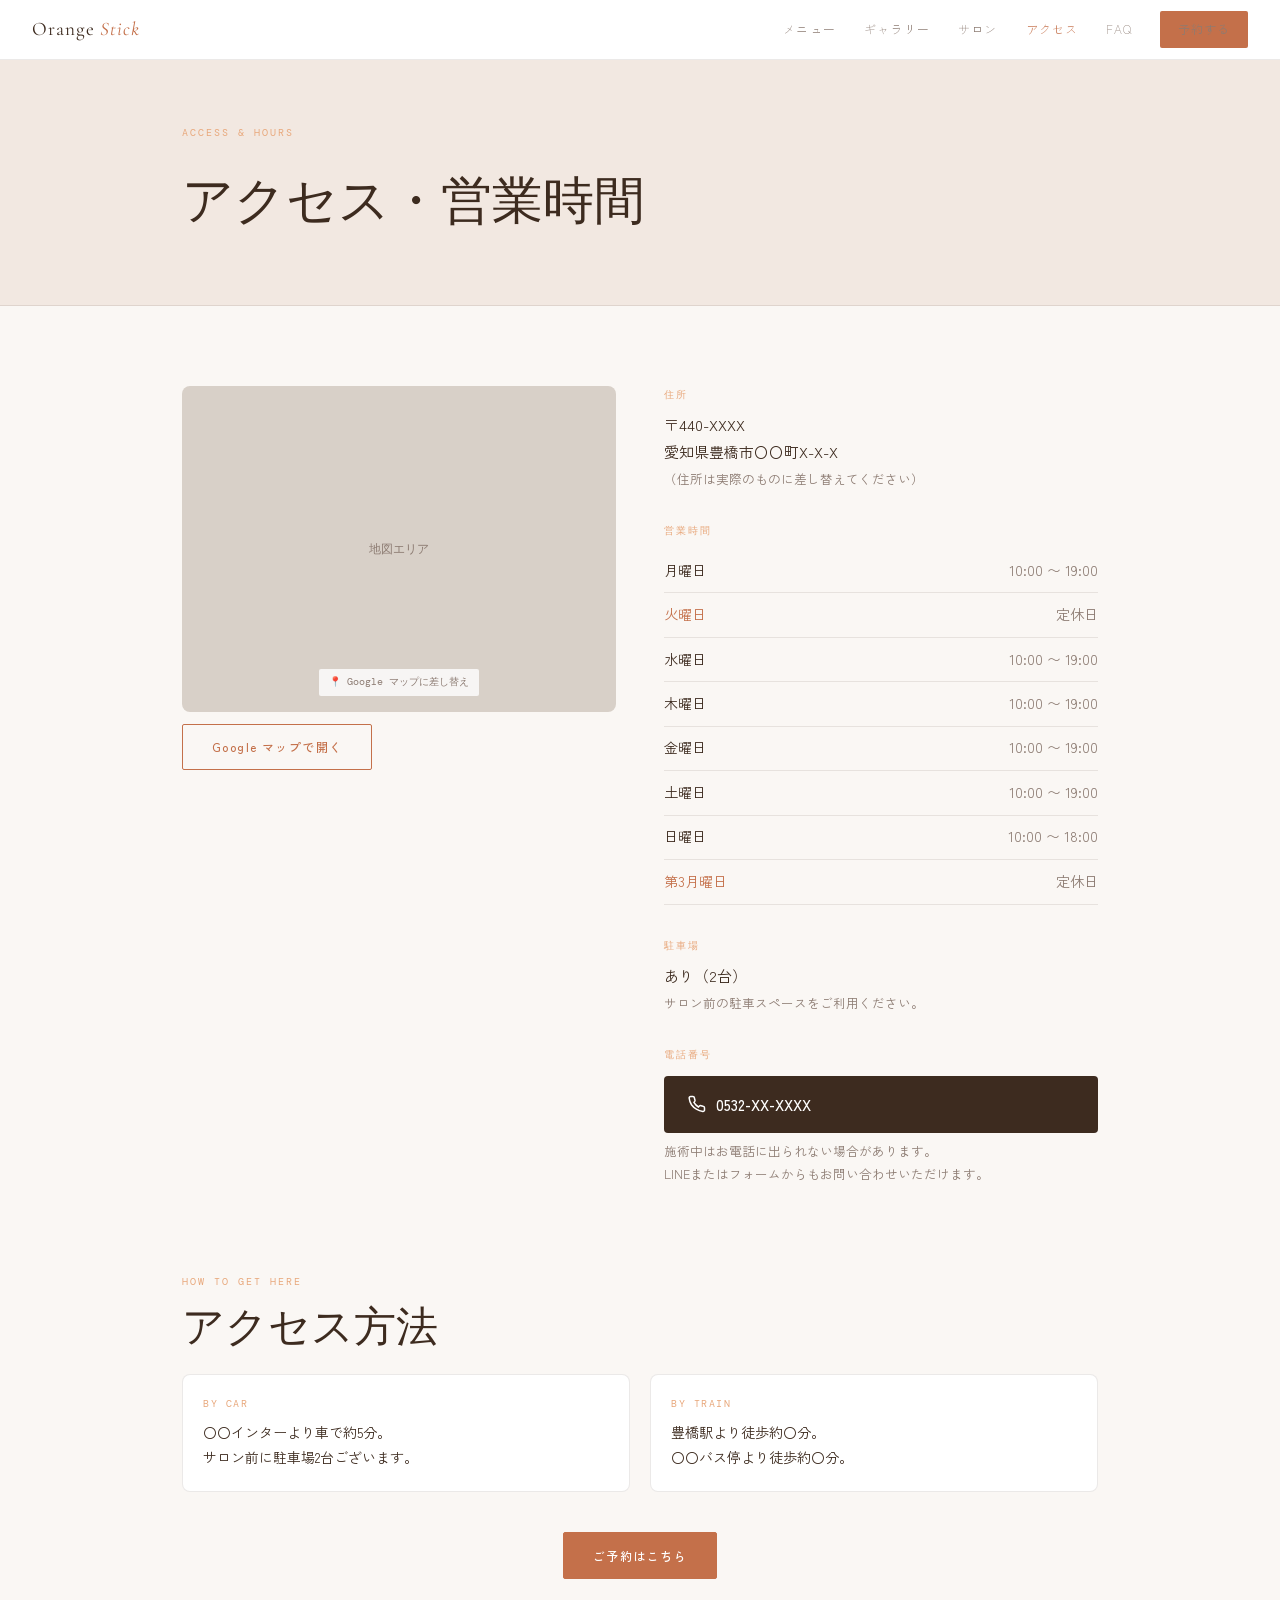
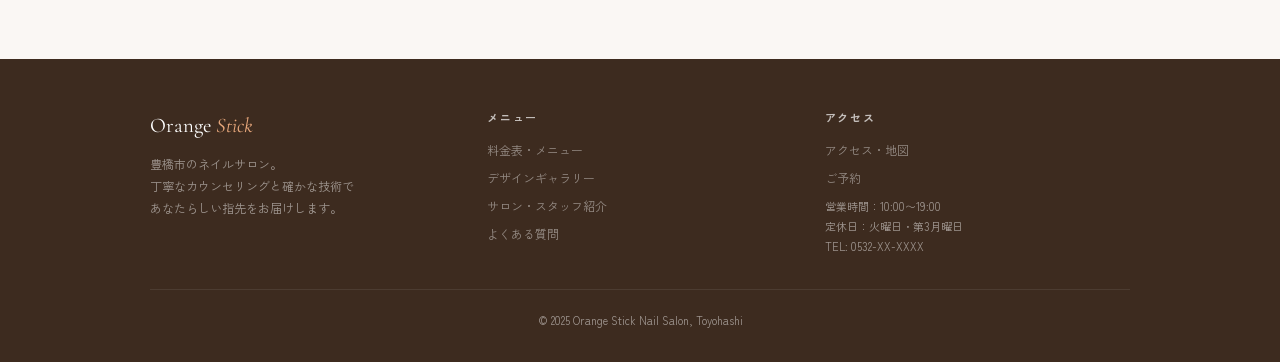
==== access.html @ 8ab4b790 "Add files via upload" ====
<!DOCTYPE html>
<html lang="ja">
<head>
<meta charset="UTF-8">
<meta name="viewport" content="width=device-width, initial-scale=1.0">
<title>アクセス — Orange Stick</title>
<link rel="preconnect" href="https://fonts.googleapis.com">
<link rel="preconnect" href="https://fonts.gstatic.com" crossorigin>
<link href="https://fonts.googleapis.com/css2?family=Cormorant+Garamond:ital,wght@0,300;0,400;0,600;1,300;1,400&family=Zen+Kaku+Gothic+New:wght@300;400;500&family=DM+Mono:wght@400;500&display=swap" rel="stylesheet">
<link rel="stylesheet" href="style.css">
<style>
.page-hero { background: var(--blush); padding: 4rem 0 3rem; border-bottom: 1px solid var(--rule); }
.page-hero h1 { font-family: var(--serif); font-weight: 300; font-size: clamp(2rem, 5vw, 3.2rem); margin-bottom: .5rem; }

.access-grid { display: grid; grid-template-columns: 1fr 1fr; gap: 3rem; }
.map-ph {
  aspect-ratio: 4/3; background: #D8D0C8;
  border-radius: 8px;
  display: flex; align-items: center; justify-content: center;
  font-family: var(--mono); font-size: 12px; color: var(--stone);
  position: relative; overflow: hidden;
}
.map-ph::after {
  content: '📍 Google マップに差し替え';
  position: absolute; bottom: 1rem; left: 50%; transform: translateX(-50%);
  font-size: 10px; background: rgba(255,255,255,.8);
  padding: 4px 10px; border-radius: 2px; white-space: nowrap;
}

.info-block { margin-bottom: 2rem; }
.info-label { font-family: var(--mono); font-size: 10px; letter-spacing: .2em; text-transform: uppercase; color: var(--peach); margin-bottom: .4rem; }
.info-value { font-size: 15px; line-height: 1.8; }
.info-sub { font-size: 12.5px; color: var(--stone); margin-top: 2px; }

.hours-table { width: 100%; border-collapse: collapse; margin-top: .5rem; }
.hours-table tr { border-bottom: 1px solid var(--rule); }
.hours-table td { padding: .55rem 0; font-size: 14px; }
.hours-table td:last-child { text-align: right; color: var(--stone); }
.hours-table .closed { color: var(--terra); }

.tel-btn {
  display: flex; align-items: center; gap: .6rem;
  background: var(--deep); color: var(--white);
  padding: .9rem 1.5rem; border-radius: 4px;
  text-decoration: none; font-size: 15px; font-weight: 500;
  margin-top: .75rem; transition: background .2s;
}
.tel-btn:hover { background: var(--terra); }

@media (max-width:680px) {
  .access-grid { grid-template-columns: 1fr; }
}
</style>
</head>
<body>
<nav>
  <a href="index.html" class="nav-logo">Orange <span>Stick</span></a>
  <div class="nav-links" id="nav-links">
    <a href="menu.html">メニュー</a>
    <a href="gallery.html">ギャラリー</a>
    <a href="salon.html">サロン</a>
    <a href="access.html" class="active">アクセス</a>
    <a href="faq.html">FAQ</a>
    <a href="reserve.html" class="nav-reserve">予約する</a>
  </div>
  <button class="nav-hamburger" aria-label="メニュー" onclick="document.getElementById('nav-links').classList.toggle('open')">
    <svg width="22" height="22" viewBox="0 0 22 22" fill="none" stroke="#3D2B1F" stroke-width="1.5" stroke-linecap="round">
      <line x1="3" y1="7" x2="19" y2="7"/><line x1="3" y1="11" x2="19" y2="11"/><line x1="3" y1="15" x2="19" y2="15"/>
    </svg>
  </button>
</nav>

<div class="page-hero">
  <div class="container">
    <div class="sec-eyebrow">Access &amp; Hours</div>
    <h1>アクセス・営業時間</h1>
  </div>
</div>

<section>
  <div class="container">
    <div class="access-grid">
      <div class="reveal">
        <div class="map-ph">地図エリア</div>
        <a href="https://maps.google.com/" target="_blank" class="btn btn-outline" style="margin-top:.75rem; display:inline-block;">Google マップで開く</a>
      </div>
      <div class="reveal">
        <div class="info-block">
          <div class="info-label">住所</div>
          <div class="info-value">〒440-XXXX<br>愛知県豊橋市〇〇町X-X-X</div>
          <div class="info-sub">（住所は実際のものに差し替えてください）</div>
        </div>
        <div class="info-block">
          <div class="info-label">営業時間</div>
          <table class="hours-table">
            <tr><td>月曜日</td><td>10:00 〜 19:00</td></tr>
            <tr><td class="closed">火曜日</td><td class="closed">定休日</td></tr>
            <tr><td>水曜日</td><td>10:00 〜 19:00</td></tr>
            <tr><td>木曜日</td><td>10:00 〜 19:00</td></tr>
            <tr><td>金曜日</td><td>10:00 〜 19:00</td></tr>
            <tr><td>土曜日</td><td>10:00 〜 19:00</td></tr>
            <tr><td>日曜日</td><td>10:00 〜 18:00</td></tr>
            <tr><td class="closed">第3月曜日</td><td class="closed">定休日</td></tr>
          </table>
        </div>
        <div class="info-block">
          <div class="info-label">駐車場</div>
          <div class="info-value">あり（2台）</div>
          <div class="info-sub">サロン前の駐車スペースをご利用ください。</div>
        </div>
        <div class="info-block">
          <div class="info-label">電話番号</div>
          <a href="tel:0532000000" class="tel-btn">
            <svg width="18" height="18" viewBox="0 0 24 24" fill="none" stroke="currentColor" stroke-width="2" stroke-linecap="round" aria-hidden="true"><path d="M22 16.92v3a2 2 0 0 1-2.18 2 19.79 19.79 0 0 1-8.63-3.07A19.5 19.5 0 0 1 4.65 13a19.79 19.79 0 0 1-3.07-8.67A2 2 0 0 1 3.56 2h3a2 2 0 0 1 2 1.72c.127.96.361 1.903.7 2.81a2 2 0 0 1-.45 2.11L7.91 9.91a16 16 0 0 0 6.06 6.06l1.27-1.27a2 2 0 0 1 2.11-.45c.907.339 1.85.573 2.81.7A2 2 0 0 1 22 16.92z"/></svg>
            0532-XX-XXXX
          </a>
          <div class="info-sub" style="margin-top:.4rem;">施術中はお電話に出られない場合があります。<br>LINEまたはフォームからもお問い合わせいただけます。</div>
        </div>
      </div>
    </div>

    <!-- アクセス方法 -->
    <div style="margin-top: 3.5rem;" class="reveal">
      <div class="sec-eyebrow">How to get here</div>
      <h2 class="sec-h2">アクセス方法</h2>
      <div style="display:grid; grid-template-columns:1fr 1fr; gap:1.25rem; margin-top:1.25rem;">
        <div style="background:var(--white); border:1px solid var(--rule); border-radius:8px; padding:1.25rem;">
          <div style="font-family:var(--mono); font-size:10px; letter-spacing:.15em; text-transform:uppercase; color:var(--peach); margin-bottom:.4rem;">By Car</div>
          <div style="font-size:14px; line-height:1.85;">〇〇インターより車で約5分。<br>サロン前に駐車場2台ございます。</div>
        </div>
        <div style="background:var(--white); border:1px solid var(--rule); border-radius:8px; padding:1.25rem;">
          <div style="font-family:var(--mono); font-size:10px; letter-spacing:.15em; text-transform:uppercase; color:var(--peach); margin-bottom:.4rem;">By Train</div>
          <div style="font-size:14px; line-height:1.85;">豊橋駅より徒歩約〇分。<br>〇〇バス停より徒歩約〇分。</div>
        </div>
      </div>
    </div>

    <div style="margin-top:2.5rem; text-align:center;" class="reveal">
      <a href="reserve.html" class="btn btn-primary">ご予約はこちら</a>
    </div>
  </div>
</section>

<footer>
  <div class="footer-inner">
    <div><div class="footer-logo">Orange <span>Stick</span></div><p class="footer-desc">豊橋市のネイルサロン。<br>丁寧なカウンセリングと確かな技術で<br>あなたらしい指先をお届けします。</p></div>
    <div class="footer-col"><h4>メニュー</h4><a href="menu.html">料金表・メニュー</a><a href="gallery.html">デザインギャラリー</a><a href="salon.html">サロン・スタッフ紹介</a><a href="faq.html">よくある質問</a></div>
    <div class="footer-col"><h4>アクセス</h4><a href="access.html">アクセス・地図</a><a href="reserve.html">ご予約</a><p style="font-size:11px; margin-top:.5rem; line-height:1.8;">営業時間：10:00〜19:00<br>定休日：火曜日・第3月曜日<br>TEL: 0532-XX-XXXX</p></div>
  </div>
  <div class="footer-bottom">© 2025 Orange Stick Nail Salon, Toyohashi</div>
</footer>
<script>
const obs = new IntersectionObserver(e=>e.forEach(x=>x.isIntersecting&&x.target.classList.add('visible')),{threshold:.1});
document.querySelectorAll('.reveal').forEach((el,i)=>{el.style.transitionDelay=(i%3)*.1+'s';obs.observe(el);});
</script>
</body>
</html>
---- style.css ----
/* ===== ORANGE STICK — SHARED STYLES ===== */
*, *::before, *::after { box-sizing: border-box; margin: 0; padding: 0; }

:root {
  --blush:   #F2E8E1;
  --peach:   #E8A87C;
  --terra:   #C4704A;
  --deep:    #3D2B1F;
  --cream:   #FAF7F4;
  --stone:   #8C7B72;
  --light:   #F7F0EB;
  --white:   #FFFFFF;
  --rule:    rgba(61,43,31,.10);
  --serif:   'Cormorant Garamond', Georgia, serif;
  --sans:    'Zen Kaku Gothic New', 'Noto Sans JP', sans-serif;
  --mono:    'DM Mono', monospace;
  --nav-h:   60px;
}

html { scroll-behavior: smooth; }
body {
  background: var(--cream);
  color: var(--deep);
  font-family: var(--sans);
  font-size: 15px;
  line-height: 1.85;
}

/* ── FONTS ── */
@import url('https://fonts.googleapis.com/css2?family=Cormorant+Garamond:ital,wght@0,300;0,400;0,600;1,300;1,400&family=Zen+Kaku+Gothic+New:wght@300;400;500&family=DM+Mono:wght@400;500&display=swap');

/* ── NAV ── */
nav {
  position: sticky; top: 0; z-index: 100;
  height: var(--nav-h);
  background: var(--white);
  border-bottom: 1px solid var(--rule);
  display: flex; align-items: center; justify-content: space-between;
  padding: 0 2rem;
}
.nav-logo {
  font-family: var(--serif);
  font-size: 1.2rem;
  font-weight: 400;
  letter-spacing: .05em;
  color: var(--deep);
  text-decoration: none;
}
.nav-logo span { color: var(--terra); font-style: italic; }
.nav-links { display: flex; gap: 1.75rem; align-items: center; }
.nav-links a {
  font-family: var(--sans);
  font-size: 12px;
  font-weight: 300;
  letter-spacing: .1em;
  color: var(--stone);
  text-decoration: none;
  transition: color .2s;
}
.nav-links a:hover, .nav-links a.active { color: var(--terra); }
.nav-reserve {
  font-family: var(--sans);
  font-size: 11px;
  font-weight: 500;
  letter-spacing: .12em;
  padding: .45rem 1.1rem;
  background: var(--terra);
  color: var(--white);
  border-radius: 2px;
  text-decoration: none;
  transition: background .2s;
}
.nav-reserve:hover { background: var(--deep); }
.nav-hamburger { display: none; background: none; border: none; cursor: pointer; }

/* ── CONTAINER ── */
.container { max-width: 980px; margin: 0 auto; padding: 0 2rem; }

/* ── SECTION ── */
section { padding: 5rem 0; }
section.alt { background: var(--light); }
.sec-eyebrow {
  font-family: var(--mono);
  font-size: 10px;
  letter-spacing: .2em;
  text-transform: uppercase;
  color: var(--peach);
  margin-bottom: .75rem;
}
.sec-h2 {
  font-family: var(--serif);
  font-weight: 300;
  font-size: clamp(1.8rem, 4vw, 2.6rem);
  line-height: 1.2;
  margin-bottom: .75rem;
}
.sec-lead {
  font-size: 13.5px;
  color: var(--stone);
  max-width: 480px;
  line-height: 1.95;
  margin-bottom: 2.5rem;
}

/* ── BUTTONS ── */
.btn {
  display: inline-block;
  font-family: var(--sans);
  font-size: 12px;
  font-weight: 500;
  letter-spacing: .12em;
  padding: .7rem 1.8rem;
  border-radius: 2px;
  text-decoration: none;
  transition: .2s;
  cursor: pointer;
}
.btn-primary { background: var(--terra); color: var(--white); border: 1px solid var(--terra); }
.btn-primary:hover { background: var(--deep); border-color: var(--deep); }
.btn-outline { background: transparent; color: var(--terra); border: 1px solid var(--terra); }
.btn-outline:hover { background: var(--terra); color: var(--white); }

/* ── FOOTER ── */
footer {
  background: var(--deep);
  color: rgba(255,255,255,.5);
  padding: 3rem 2rem 2rem;
}
.footer-inner {
  max-width: 980px; margin: 0 auto;
  display: grid; grid-template-columns: 1fr 1fr 1fr;
  gap: 2rem; padding-bottom: 2rem;
  border-bottom: 1px solid rgba(255,255,255,.08);
}
.footer-logo {
  font-family: var(--serif);
  font-size: 1.3rem;
  color: var(--white);
  margin-bottom: .5rem;
}
.footer-logo span { color: var(--peach); font-style: italic; }
.footer-desc { font-size: 12px; line-height: 1.8; }
.footer-col h4 { font-size: 11px; letter-spacing: .15em; color: rgba(255,255,255,.7); margin-bottom: .75rem; text-transform: uppercase; }
.footer-col a { display: block; font-size: 12px; color: rgba(255,255,255,.45); text-decoration: none; margin-bottom: .35rem; transition: color .2s; }
.footer-col a:hover { color: var(--peach); }
.footer-bottom { max-width: 980px; margin: 1.25rem auto 0; font-size: 11px; text-align: center; }

/* ── REVEAL ANIMATION ── */
.reveal { opacity: 0; transform: translateY(16px); transition: opacity .6s ease, transform .6s ease; }
.reveal.visible { opacity: 1; transform: translateY(0); }

/* ── MOBILE ── */
@media (max-width: 680px) {
  .nav-links { display: none; }
  .nav-links.open { display: flex; flex-direction: column; position: fixed; top: var(--nav-h); left: 0; right: 0; background: var(--white); padding: 1.5rem 2rem; border-bottom: 1px solid var(--rule); gap: 1rem; z-index: 99; }
  .nav-hamburger { display: block; }
  .footer-inner { grid-template-columns: 1fr; gap: 1.5rem; }
  section { padding: 3.5rem 0; }
  .container { padding: 0 1.25rem; }
}
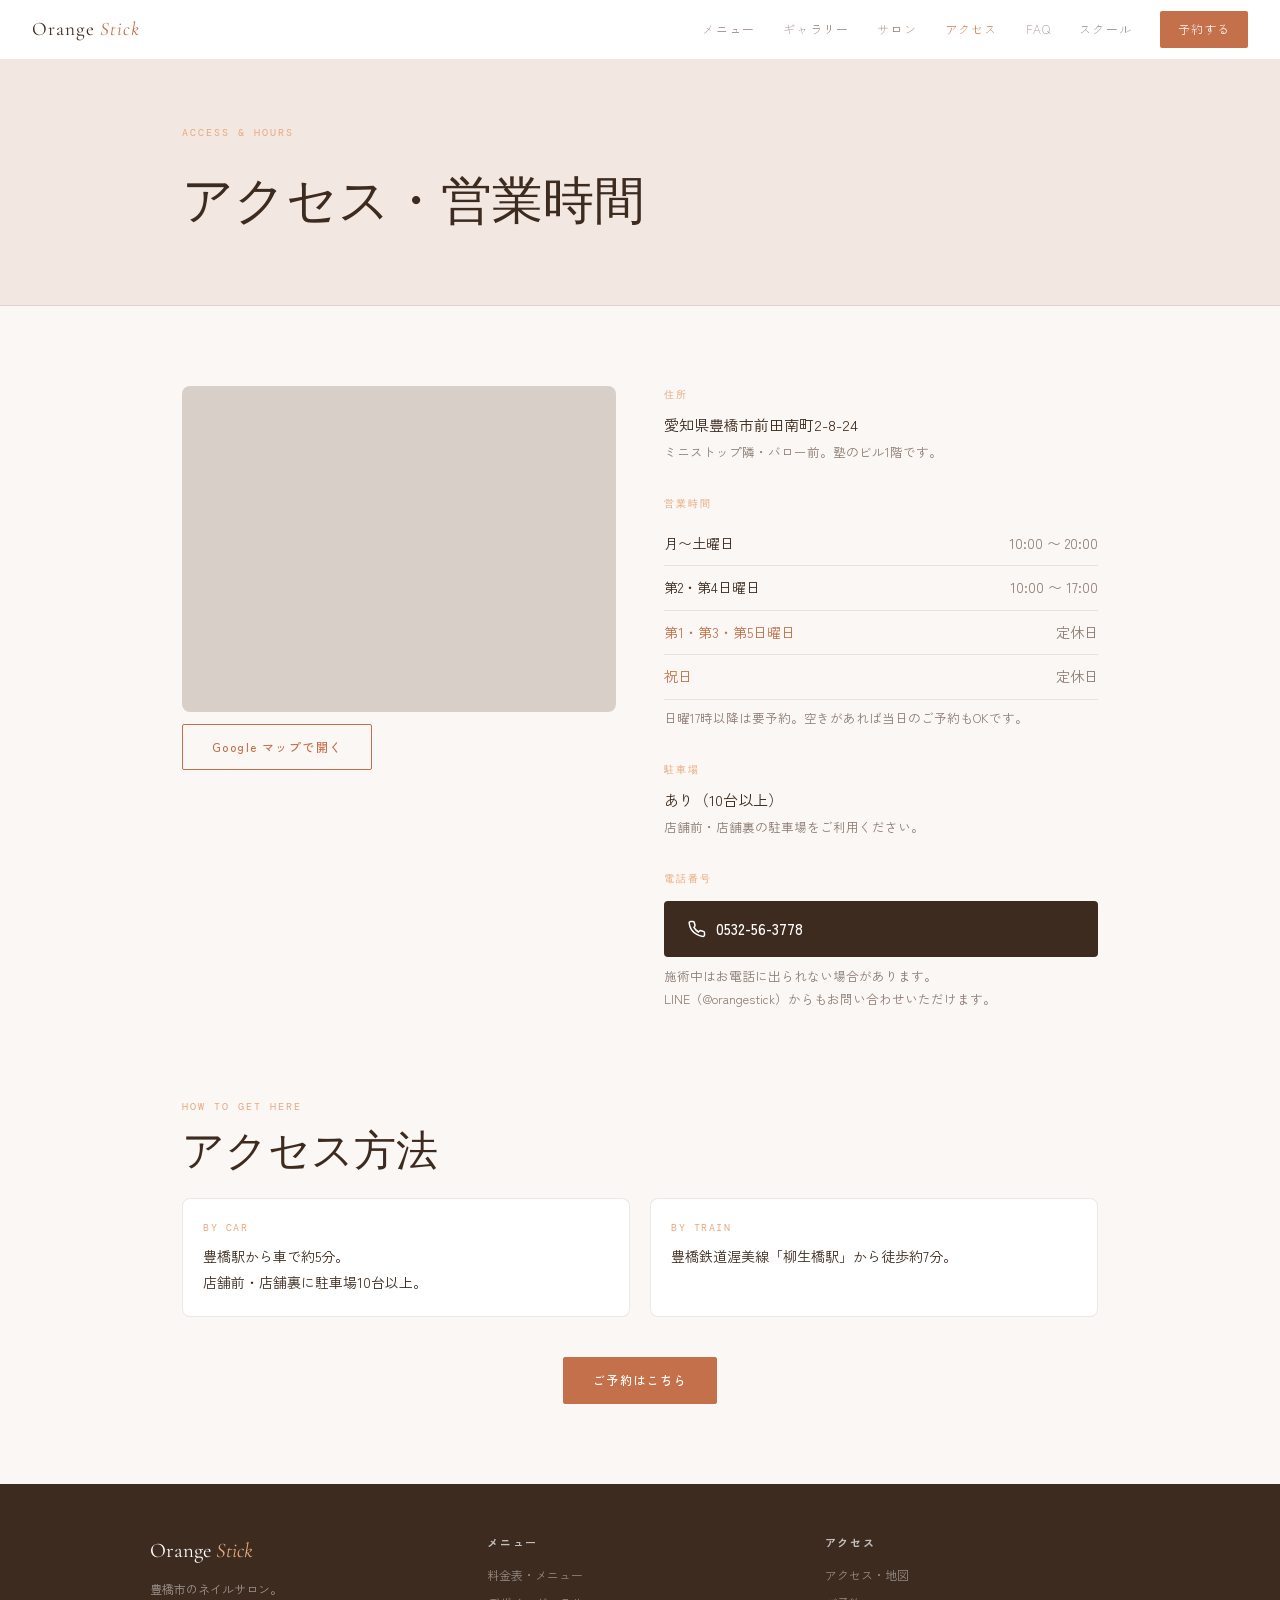
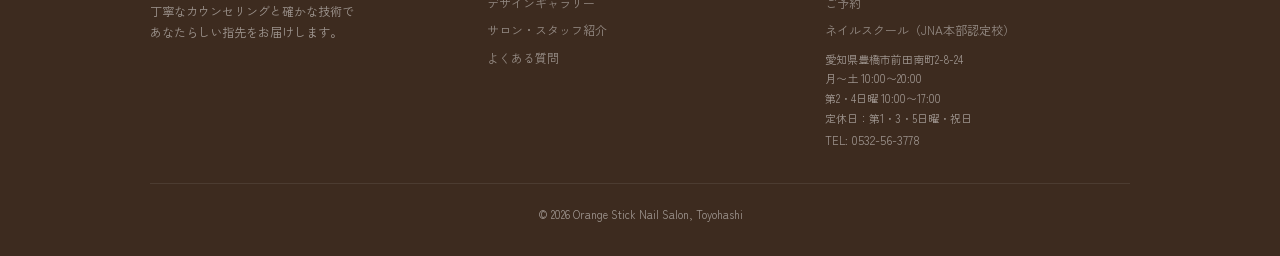
==== commit 49844c2b: "Add files via upload" ====
--- a/access.html
+++ b/access.html
@@ -16,16 +16,9 @@
 .map-ph {
   aspect-ratio: 4/3; background: #D8D0C8;
   border-radius: 8px;
-  display: flex; align-items: center; justify-content: center;
-  font-family: var(--mono); font-size: 12px; color: var(--stone);
   position: relative; overflow: hidden;
 }
-.map-ph::after {
-  content: '📍 Google マップに差し替え';
-  position: absolute; bottom: 1rem; left: 50%; transform: translateX(-50%);
-  font-size: 10px; background: rgba(255,255,255,.8);
-  padding: 4px 10px; border-radius: 2px; white-space: nowrap;
-}
+.map-ph iframe { position:absolute; inset:0; width:100%; height:100%; border:0; }
 
 .info-block { margin-bottom: 2rem; }
 .info-label { font-family: var(--mono); font-size: 10px; letter-spacing: .2em; text-transform: uppercase; color: var(--peach); margin-bottom: .4rem; }
@@ -61,6 +54,7 @@
     <a href="salon.html">サロン</a>
     <a href="access.html" class="active">アクセス</a>
     <a href="faq.html">FAQ</a>
+    <a href="https://lpirie16-ship-it.github.io/orangestick-school/" target="_blank">スクール</a>
     <a href="reserve.html" class="nav-reserve">予約する</a>
   </div>
   <button class="nav-hamburger" aria-label="メニュー" onclick="document.getElementById('nav-links').classList.toggle('open')">
@@ -81,40 +75,37 @@
   <div class="container">
     <div class="access-grid">
       <div class="reveal">
-        <div class="map-ph">地図エリア</div>
-        <a href="https://maps.google.com/" target="_blank" class="btn btn-outline" style="margin-top:.75rem; display:inline-block;">Google マップで開く</a>
+        <div class="map-ph"><iframe src="https://www.google.com/maps?q=%E6%84%9B%E7%9F%A5%E7%9C%8C%E8%B1%8A%E6%A9%8B%E5%B8%82%E5%89%8D%E7%94%B0%E5%8D%97%E7%94%BA2-8-24&amp;z=17&amp;output=embed" loading="lazy" title="オレンジスティックの地図"></iframe></div>
+        <a href="https://www.google.com/maps/search/?api=1&amp;query=%E6%84%9B%E7%9F%A5%E7%9C%8C%E8%B1%8A%E6%A9%8B%E5%B8%82%E5%89%8D%E7%94%B0%E5%8D%97%E7%94%BA2-8-24" target="_blank" class="btn btn-outline" style="margin-top:.75rem; display:inline-block;">Google マップで開く</a>
       </div>
       <div class="reveal">
         <div class="info-block">
           <div class="info-label">住所</div>
-          <div class="info-value">〒440-XXXX<br>愛知県豊橋市〇〇町X-X-X</div>
-          <div class="info-sub">（住所は実際のものに差し替えてください）</div>
+          <div class="info-value">愛知県豊橋市前田南町2-8-24</div>
+          <div class="info-sub">ミニストップ隣・バロー前。塾のビル1階です。</div>
         </div>
         <div class="info-block">
           <div class="info-label">営業時間</div>
           <table class="hours-table">
-            <tr><td>月曜日</td><td>10:00 〜 19:00</td></tr>
-            <tr><td class="closed">火曜日</td><td class="closed">定休日</td></tr>
-            <tr><td>水曜日</td><td>10:00 〜 19:00</td></tr>
-            <tr><td>木曜日</td><td>10:00 〜 19:00</td></tr>
-            <tr><td>金曜日</td><td>10:00 〜 19:00</td></tr>
-            <tr><td>土曜日</td><td>10:00 〜 19:00</td></tr>
-            <tr><td>日曜日</td><td>10:00 〜 18:00</td></tr>
-            <tr><td class="closed">第3月曜日</td><td class="closed">定休日</td></tr>
+            <tr><td>月〜土曜日</td><td>10:00 〜 20:00</td></tr>
+            <tr><td>第2・第4日曜日</td><td>10:00 〜 17:00</td></tr>
+            <tr><td class="closed">第1・第3・第5日曜日</td><td class="closed">定休日</td></tr>
+            <tr><td class="closed">祝日</td><td class="closed">定休日</td></tr>
           </table>
+          <div class="info-sub" style="margin-top:.4rem">日曜17時以降は要予約。空きがあれば当日のご予約もOKです。</div>
         </div>
         <div class="info-block">
           <div class="info-label">駐車場</div>
-          <div class="info-value">あり（2台）</div>
-          <div class="info-sub">サロン前の駐車スペースをご利用ください。</div>
+          <div class="info-value">あり（10台以上）</div>
+          <div class="info-sub">店舗前・店舗裏の駐車場をご利用ください。</div>
         </div>
         <div class="info-block">
           <div class="info-label">電話番号</div>
-          <a href="tel:0532000000" class="tel-btn">
+          <a href="tel:0532563778" class="tel-btn">
             <svg width="18" height="18" viewBox="0 0 24 24" fill="none" stroke="currentColor" stroke-width="2" stroke-linecap="round" aria-hidden="true"><path d="M22 16.92v3a2 2 0 0 1-2.18 2 19.79 19.79 0 0 1-8.63-3.07A19.5 19.5 0 0 1 4.65 13a19.79 19.79 0 0 1-3.07-8.67A2 2 0 0 1 3.56 2h3a2 2 0 0 1 2 1.72c.127.96.361 1.903.7 2.81a2 2 0 0 1-.45 2.11L7.91 9.91a16 16 0 0 0 6.06 6.06l1.27-1.27a2 2 0 0 1 2.11-.45c.907.339 1.85.573 2.81.7A2 2 0 0 1 22 16.92z"/></svg>
-            0532-XX-XXXX
+            0532-56-3778
           </a>
-          <div class="info-sub" style="margin-top:.4rem;">施術中はお電話に出られない場合があります。<br>LINEまたはフォームからもお問い合わせいただけます。</div>
+          <div class="info-sub" style="margin-top:.4rem;">施術中はお電話に出られない場合があります。<br>LINE（@orangestick）からもお問い合わせいただけます。</div>
         </div>
       </div>
     </div>
@@ -126,11 +117,11 @@
       <div style="display:grid; grid-template-columns:1fr 1fr; gap:1.25rem; margin-top:1.25rem;">
         <div style="background:var(--white); border:1px solid var(--rule); border-radius:8px; padding:1.25rem;">
           <div style="font-family:var(--mono); font-size:10px; letter-spacing:.15em; text-transform:uppercase; color:var(--peach); margin-bottom:.4rem;">By Car</div>
-          <div style="font-size:14px; line-height:1.85;">〇〇インターより車で約5分。<br>サロン前に駐車場2台ございます。</div>
+          <div style="font-size:14px; line-height:1.85;">豊橋駅から車で約5分。<br>店舗前・店舗裏に駐車場10台以上。</div>
         </div>
         <div style="background:var(--white); border:1px solid var(--rule); border-radius:8px; padding:1.25rem;">
           <div style="font-family:var(--mono); font-size:10px; letter-spacing:.15em; text-transform:uppercase; color:var(--peach); margin-bottom:.4rem;">By Train</div>
-          <div style="font-size:14px; line-height:1.85;">豊橋駅より徒歩約〇分。<br>〇〇バス停より徒歩約〇分。</div>
+          <div style="font-size:14px; line-height:1.85;">豊橋鉄道渥美線「柳生橋駅」から徒歩約7分。</div>
         </div>
       </div>
     </div>
@@ -145,9 +136,9 @@
   <div class="footer-inner">
     <div><div class="footer-logo">Orange <span>Stick</span></div><p class="footer-desc">豊橋市のネイルサロン。<br>丁寧なカウンセリングと確かな技術で<br>あなたらしい指先をお届けします。</p></div>
     <div class="footer-col"><h4>メニュー</h4><a href="menu.html">料金表・メニュー</a><a href="gallery.html">デザインギャラリー</a><a href="salon.html">サロン・スタッフ紹介</a><a href="faq.html">よくある質問</a></div>
-    <div class="footer-col"><h4>アクセス</h4><a href="access.html">アクセス・地図</a><a href="reserve.html">ご予約</a><p style="font-size:11px; margin-top:.5rem; line-height:1.8;">営業時間：10:00〜19:00<br>定休日：火曜日・第3月曜日<br>TEL: 0532-XX-XXXX</p></div>
+    <div class="footer-col"><h4>アクセス</h4><a href="access.html">アクセス・地図</a><a href="reserve.html">ご予約</a><a href="https://lpirie16-ship-it.github.io/orangestick-school/" target="_blank">ネイルスクール（JNA本部認定校）</a><p style="font-size:11px; margin-top:.5rem; line-height:1.8;">愛知県豊橋市前田南町2-8-24<br>月〜土 10:00〜20:00<br>第2・4日曜 10:00〜17:00<br>定休日：第1・3・5日曜・祝日<br>TEL: <a href="tel:0532563778" style="display:inline;color:inherit">0532-56-3778</a></p></div>
   </div>
-  <div class="footer-bottom">© 2025 Orange Stick Nail Salon, Toyohashi</div>
+  <div class="footer-bottom">© 2026 Orange Stick Nail Salon, Toyohashi</div>
 </footer>
 <script>
 const obs = new IntersectionObserver(e=>e.forEach(x=>x.isIntersecting&&x.target.classList.add('visible')),{threshold:.1});
--- a/style.css
+++ b/style.css
@@ -71,6 +71,7 @@
   transition: background .2s;
 }
 .nav-reserve:hover { background: var(--deep); }
+.nav-links a.nav-reserve, .nav-links a.nav-reserve.active { color: var(--white); }
 .nav-hamburger { display: none; background: none; border: none; cursor: pointer; }
 
 /* ── CONTAINER ── */
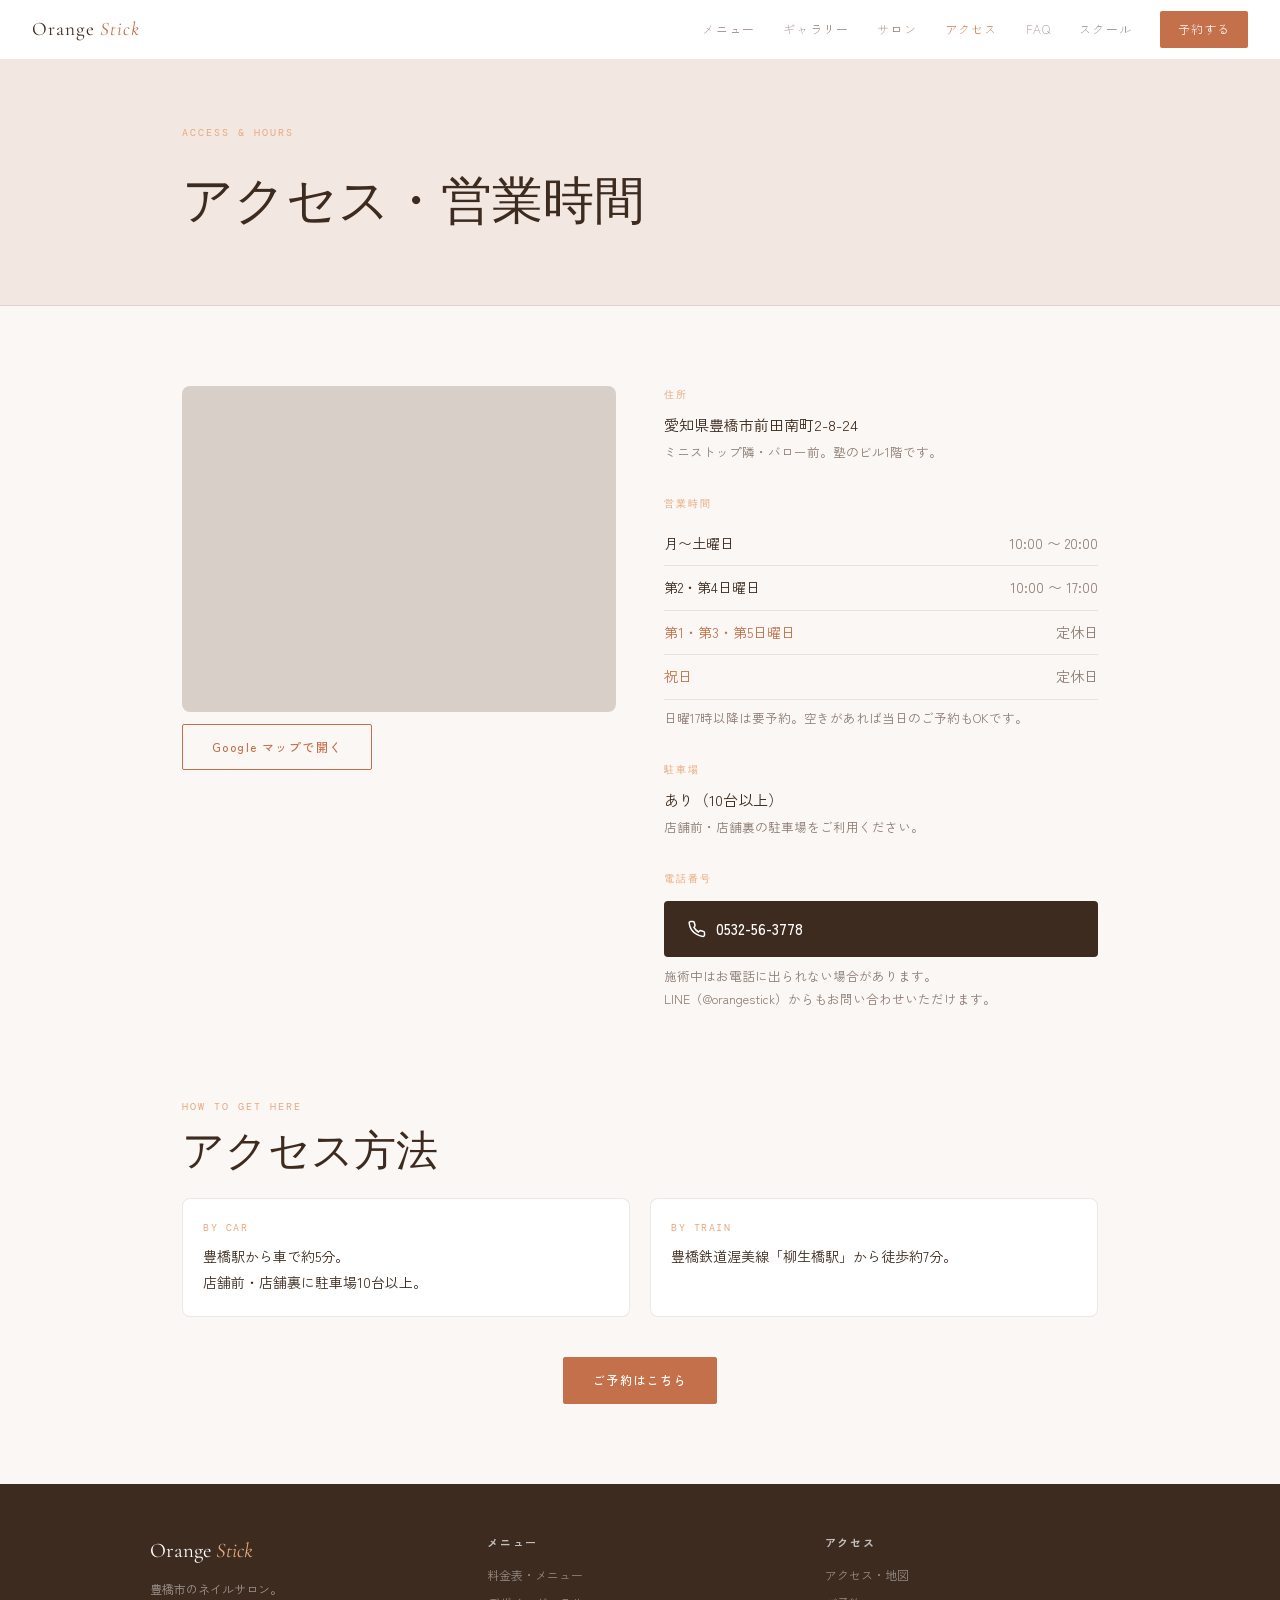
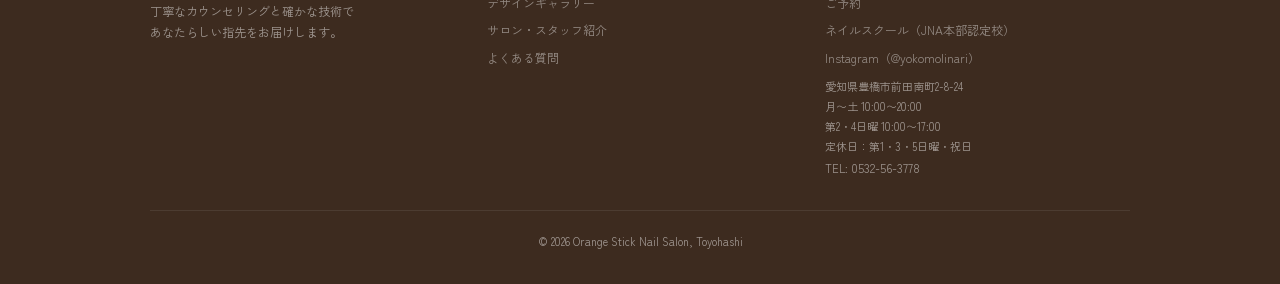
==== commit 57a97484: "Add files via upload" ====
--- a/access.html
+++ b/access.html
@@ -44,6 +44,14 @@
   .access-grid { grid-template-columns: 1fr; }
 }
 </style>
+<!-- Google tag (gtag.js) -->
+<script async src="https://www.googletagmanager.com/gtag/js?id=AW-926962759"></script>
+<script>
+  window.dataLayer = window.dataLayer || [];
+  function gtag(){dataLayer.push(arguments);}
+  gtag('js', new Date());
+  gtag('config', 'AW-926962759');
+</script>
 </head>
 <body>
 <nav>
@@ -54,7 +62,7 @@
     <a href="salon.html">サロン</a>
     <a href="access.html" class="active">アクセス</a>
     <a href="faq.html">FAQ</a>
-    <a href="https://lpirie16-ship-it.github.io/orangestick-school/" target="_blank">スクール</a>
+    <a href="https://school.orangestick360.com/" target="_blank">スクール</a>
     <a href="reserve.html" class="nav-reserve">予約する</a>
   </div>
   <button class="nav-hamburger" aria-label="メニュー" onclick="document.getElementById('nav-links').classList.toggle('open')">
@@ -136,7 +144,7 @@
   <div class="footer-inner">
     <div><div class="footer-logo">Orange <span>Stick</span></div><p class="footer-desc">豊橋市のネイルサロン。<br>丁寧なカウンセリングと確かな技術で<br>あなたらしい指先をお届けします。</p></div>
     <div class="footer-col"><h4>メニュー</h4><a href="menu.html">料金表・メニュー</a><a href="gallery.html">デザインギャラリー</a><a href="salon.html">サロン・スタッフ紹介</a><a href="faq.html">よくある質問</a></div>
-    <div class="footer-col"><h4>アクセス</h4><a href="access.html">アクセス・地図</a><a href="reserve.html">ご予約</a><a href="https://lpirie16-ship-it.github.io/orangestick-school/" target="_blank">ネイルスクール（JNA本部認定校）</a><p style="font-size:11px; margin-top:.5rem; line-height:1.8;">愛知県豊橋市前田南町2-8-24<br>月〜土 10:00〜20:00<br>第2・4日曜 10:00〜17:00<br>定休日：第1・3・5日曜・祝日<br>TEL: <a href="tel:0532563778" style="display:inline;color:inherit">0532-56-3778</a></p></div>
+    <div class="footer-col"><h4>アクセス</h4><a href="access.html">アクセス・地図</a><a href="reserve.html">ご予約</a><a href="https://school.orangestick360.com/" target="_blank">ネイルスクール（JNA本部認定校）</a><a href="https://www.instagram.com/yokomolinari/" target="_blank">Instagram（@yokomolinari）</a><p style="font-size:11px; margin-top:.5rem; line-height:1.8;">愛知県豊橋市前田南町2-8-24<br>月〜土 10:00〜20:00<br>第2・4日曜 10:00〜17:00<br>定休日：第1・3・5日曜・祝日<br>TEL: <a href="tel:0532563778" style="display:inline;color:inherit">0532-56-3778</a></p></div>
   </div>
   <div class="footer-bottom">© 2026 Orange Stick Nail Salon, Toyohashi</div>
 </footer>
@@ -144,5 +152,23 @@
 const obs = new IntersectionObserver(e=>e.forEach(x=>x.isIntersecting&&x.target.classList.add('visible')),{threshold:.1});
 document.querySelectorAll('.reveal').forEach((el,i)=>{el.style.transitionDelay=(i%3)*.1+'s';obs.observe(el);});
 </script>
+<script>
+/* コンバージョン計測：Google広告で作成した各アクションの「ラベル」を '' の中に入れてください */
+var OS_CONV = { tel: 'pHrhCLqW_LkdEMeogboD', line: 'gBUACL2W_LkdEMeogboD', hotpepper: 'vSeACMCW_LkdEMeogboD', form: '7LWKCMOW_LkdEMeogboD' };
+function osTrack(kind){
+  try{
+    gtag('event', 'os_' + kind);
+    if (OS_CONV[kind]) gtag('event', 'conversion', { send_to: 'AW-926962759/' + OS_CONV[kind] });
+  }catch(e){}
+}
+document.addEventListener('click', function(e){
+  var a = e.target.closest && e.target.closest('a'); if(!a) return;
+  var h = a.getAttribute('href') || '';
+  if (h.indexOf('tel:') === 0) osTrack('tel');
+  else if (h.indexOf('line.me') > -1) osTrack('line');
+  else if (h.indexOf('hotpepper.jp') > -1) osTrack('hotpepper');
+  else if (h.indexOf('mailto:') === 0) osTrack('form');
+});
+</script>
 </body>
 </html>
